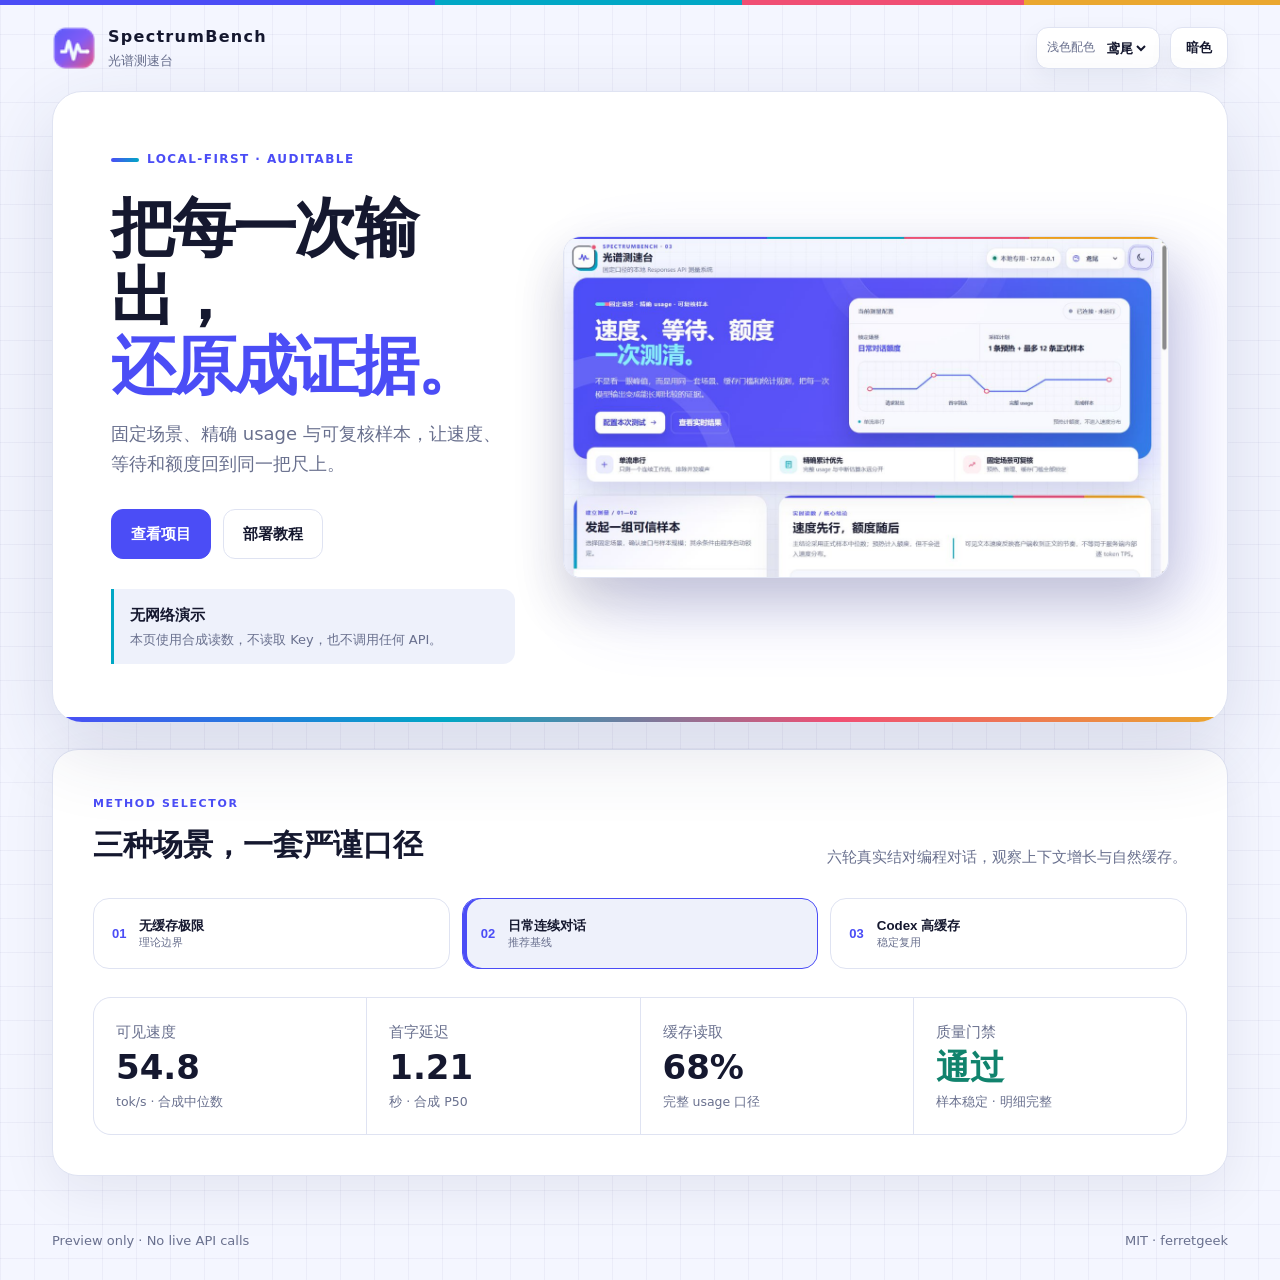
==== demo/index.html @ 87ebb6d3 "feat: publish SpectrumBench 1.0.0" ====
<!doctype html>
<html lang="zh-CN" data-color="light" data-palette="iris">
<head>
  <meta charset="utf-8">
  <meta name="viewport" content="width=device-width,initial-scale=1">
  <meta name="theme-color" content="#f4f6ff">
  <meta name="description" content="SpectrumBench · 光谱测速台无网络交互预览">
  <link rel="icon" href="assets/favicon.svg" type="image/svg+xml">
  <link rel="icon" href="assets/favicon-32.png" type="image/png" sizes="32x32">
  <link rel="shortcut icon" href="assets/favicon.ico">
  <link rel="stylesheet" href="styles.css">
  <title>SpectrumBench · 光谱测速台</title>
</head>
<body>
  <header class="topbar">
    <a class="brand" href="https://github.com/ferretgeek/SpectrumBench" aria-label="SpectrumBench GitHub repository">
      <img src="assets/favicon-32.png" alt="">
      <span><b>SpectrumBench</b><small>光谱测速台</small></span>
    </a>
    <div class="themes">
      <label><span>浅色配色</span><select id="palette"><option value="iris">鸢尾</option><option value="jade">青玉</option><option value="sunrise">晨曦</option></select></label>
      <button id="theme" type="button" aria-label="切换为暗色模式">暗色</button>
    </div>
  </header>

  <main>
    <section class="hero">
      <div class="copy">
        <div class="eyebrow"><i></i> LOCAL-FIRST · AUDITABLE</div>
        <h1>把每一次输出，<br><em>还原成证据。</em></h1>
        <p>固定场景、精确 usage 与可复核样本，让速度、等待和额度回到同一把尺上。</p>
        <div class="actions"><a class="primary" href="https://github.com/ferretgeek/SpectrumBench">查看项目</a><a href="https://github.com/ferretgeek/SpectrumBench#简体中文">部署教程</a></div>
        <div class="notice"><strong>无网络演示</strong><span>本页使用合成读数，不读取 Key，也不调用任何 API。</span></div>
      </div>
      <div class="preview"><img src="assets/dashboard.png" alt="SpectrumBench 实际界面预览"></div>
    </section>

    <section class="lab" aria-labelledby="labTitle">
      <div class="section-head"><div><span>METHOD SELECTOR</span><h2 id="labTitle">三种场景，一套严谨口径</h2></div><p id="methodText">六轮真实结对编程对话，观察上下文增长与自然缓存。</p></div>
      <div class="modes" role="group" aria-label="选择演示场景">
        <button type="button" data-mode="uncached"><b>01</b><span>无缓存极限<small>理论边界</small></span></button>
        <button class="active" type="button" data-mode="daily"><b>02</b><span>日常连续对话<small>推荐基线</small></span></button>
        <button type="button" data-mode="codex"><b>03</b><span>Codex 高缓存<small>稳定复用</small></span></button>
      </div>
      <div class="metrics" aria-live="polite">
        <article><span>可见速度</span><strong id="speed">54.8</strong><small>tok/s · 合成中位数</small></article>
        <article><span>首字延迟</span><strong id="ttft">1.21</strong><small>秒 · 合成 P50</small></article>
        <article><span>缓存读取</span><strong id="cache">68%</strong><small>完整 usage 口径</small></article>
        <article><span>质量门禁</span><strong class="quality">通过</strong><small>样本稳定 · 明细完整</small></article>
      </div>
    </section>
  </main>

  <footer><span>Preview only · No live API calls</span><a href="https://github.com/ferretgeek/SpectrumBench">MIT · ferretgeek</a></footer>
  <script src="app.js"></script>
</body>
</html>
---- demo/styles.css ----
:root{color-scheme:light;--bg:#f4f6ff;--grid:rgba(70,77,143,.055);--card:#fff;--soft:#eef1fb;--ink:#15182f;--muted:#69708e;--line:#dfe3f2;--primary:#4b4df6;--accent:#00a7c5;--coral:#f04f74;--shadow:0 26px 80px rgba(43,48,103,.14)}
[data-color=light][data-palette=jade]{--bg:#f1f7f4;--grid:rgba(35,105,83,.055);--soft:#e5f1eb;--ink:#122821;--muted:#607d74;--line:#d5e5df;--primary:#147d67;--accent:#168aa0}
[data-color=light][data-palette=sunrise]{--bg:#fff8f1;--grid:rgba(164,83,52,.05);--soft:#f8eadf;--ink:#30201a;--muted:#816b61;--line:#eadbd1;--primary:#c84f45;--accent:#178fa2}
[data-color=dark]{color-scheme:dark;--bg:#17191d;--grid:rgba(255,255,255,.035);--card:#202329;--soft:#292d34;--ink:#f5f4f1;--muted:#aaa9a5;--line:#383c43;--primary:#8b8cff;--accent:#54cadb;--coral:#f27b91;--shadow:0 26px 80px rgba(0,0,0,.32)}
*{box-sizing:border-box}html{min-width:320px}body{margin:0;min-height:100vh;color:var(--ink);background-color:var(--bg);background-image:linear-gradient(var(--grid) 1px,transparent 1px),linear-gradient(90deg,var(--grid) 1px,transparent 1px);background-size:34px 34px;font:15px/1.65 "Segoe UI Variable Text","Microsoft YaHei UI",system-ui,sans-serif;transition:background .2s,color .2s}body:before{content:"";display:block;height:5px;background:linear-gradient(90deg,var(--primary) 0 34%,var(--accent) 34% 58%,var(--coral) 58% 80%,#eaa72f 80%)}a{color:inherit;text-decoration:none}.topbar{max-width:1220px;margin:auto;min-height:86px;display:flex;align-items:center;justify-content:space-between;padding:16px 22px}.brand{display:flex;align-items:center;gap:12px}.brand img{width:44px;height:44px}.brand span{display:grid}.brand b{font-size:16px;letter-spacing:.08em}.brand small{color:var(--muted)}.themes{display:flex;gap:10px}.themes label,.themes button{min-height:42px;border:1px solid var(--line);border-radius:12px;background:var(--card);color:var(--ink);box-shadow:0 8px 24px rgba(25,29,70,.06)}.themes label{display:flex;align-items:center;gap:8px;padding:0 10px}.themes label span{font-size:12px;color:var(--muted)}.themes select{border:0;background:transparent;color:var(--ink);font-weight:700}.themes button{padding:0 15px;font-weight:700;cursor:pointer}main{max-width:1220px;margin:auto;padding:0 22px 54px}.hero{position:relative;display:grid;grid-template-columns:.8fr 1.2fr;align-items:center;gap:48px;min-height:520px;padding:58px;border-radius:30px;background:var(--card);border:1px solid var(--line);box-shadow:var(--shadow);overflow:hidden}.hero:after{content:"";position:absolute;left:0;bottom:0;width:100%;height:5px;background:linear-gradient(90deg,var(--primary),var(--accent),var(--coral),#eaa72f)}.copy{position:relative;z-index:1}.eyebrow{display:flex;align-items:center;gap:8px;color:var(--primary);font-size:12px;font-weight:800;letter-spacing:.12em}.eyebrow i{width:28px;height:4px;border-radius:4px;background:linear-gradient(90deg,var(--primary),var(--accent))}.copy h1{margin:24px 0 18px;font-size:clamp(42px,5vw,68px);line-height:1.08;letter-spacing:-.045em}.copy h1 em{color:var(--primary);font-style:normal}.copy>p{max-width:520px;color:var(--muted);font-size:18px}.actions{display:flex;gap:12px;margin:30px 0}.actions a{padding:12px 19px;border:1px solid var(--line);border-radius:12px;background:var(--card);font-weight:800}.actions .primary{border-color:var(--primary);background:var(--primary);color:#fff}.notice{display:grid;gap:1px;padding:14px 16px;border-left:3px solid var(--accent);background:var(--soft);border-radius:0 12px 12px 0}.notice span{color:var(--muted);font-size:13px}.preview{position:relative}.preview:before{content:"";position:absolute;inset:8% -5% -8% 5%;background:var(--primary);opacity:.16;filter:blur(40px)}.preview img{position:relative;display:block;width:100%;border-radius:18px;border:1px solid var(--line);box-shadow:0 24px 50px rgba(21,24,47,.18)}.lab{margin-top:26px;padding:40px;border:1px solid var(--line);border-radius:26px;background:var(--card);box-shadow:0 15px 55px rgba(25,29,70,.08)}.section-head{display:flex;align-items:end;justify-content:space-between;gap:32px}.section-head span{font-size:11px;font-weight:800;letter-spacing:.15em;color:var(--primary)}.section-head h2{margin:5px 0 0;font-size:30px}.section-head p{max-width:520px;margin:0;color:var(--muted)}.modes{display:grid;grid-template-columns:repeat(3,1fr);gap:12px;margin:28px 0}.modes button{display:flex;align-items:center;gap:13px;text-align:left;padding:18px;border:1px solid var(--line);border-radius:16px;background:var(--card);color:var(--ink);cursor:pointer}.modes button>b{color:var(--primary);font-size:13px}.modes button>span{display:grid;font-weight:800}.modes small{color:var(--muted);font-weight:500}.modes button.active{border-color:var(--primary);background:var(--soft);box-shadow:inset 4px 0 var(--primary)}.metrics{display:grid;grid-template-columns:repeat(4,1fr);gap:1px;border:1px solid var(--line);border-radius:18px;overflow:hidden;background:var(--line)}.metrics article{display:grid;gap:5px;padding:22px;background:var(--card)}.metrics span,.metrics small{color:var(--muted)}.metrics strong{font-size:34px;line-height:1.1}.metrics .quality{color:#11836d}footer{max-width:1220px;margin:auto;padding:0 22px 28px;display:flex;justify-content:space-between;color:var(--muted);font-size:13px}
@media(max-width:900px){.hero{grid-template-columns:1fr;padding:34px}.preview{order:-1}.section-head{display:block}.section-head p{margin-top:10px}.metrics{grid-template-columns:1fr 1fr}.modes{grid-template-columns:1fr}}
@media(max-width:580px){.topbar{align-items:flex-start}.brand small,.themes label span{display:none}.themes{gap:6px}.themes label,.themes button{min-height:38px}.hero{padding:26px 20px}.copy h1{font-size:40px}.lab{padding:26px 20px}.metrics{grid-template-columns:1fr}.actions{align-items:stretch}.actions a{flex:1;text-align:center}footer{display:grid;gap:4px}}
@media(prefers-reduced-motion:reduce){*{scroll-behavior:auto!important;transition:none!important}}
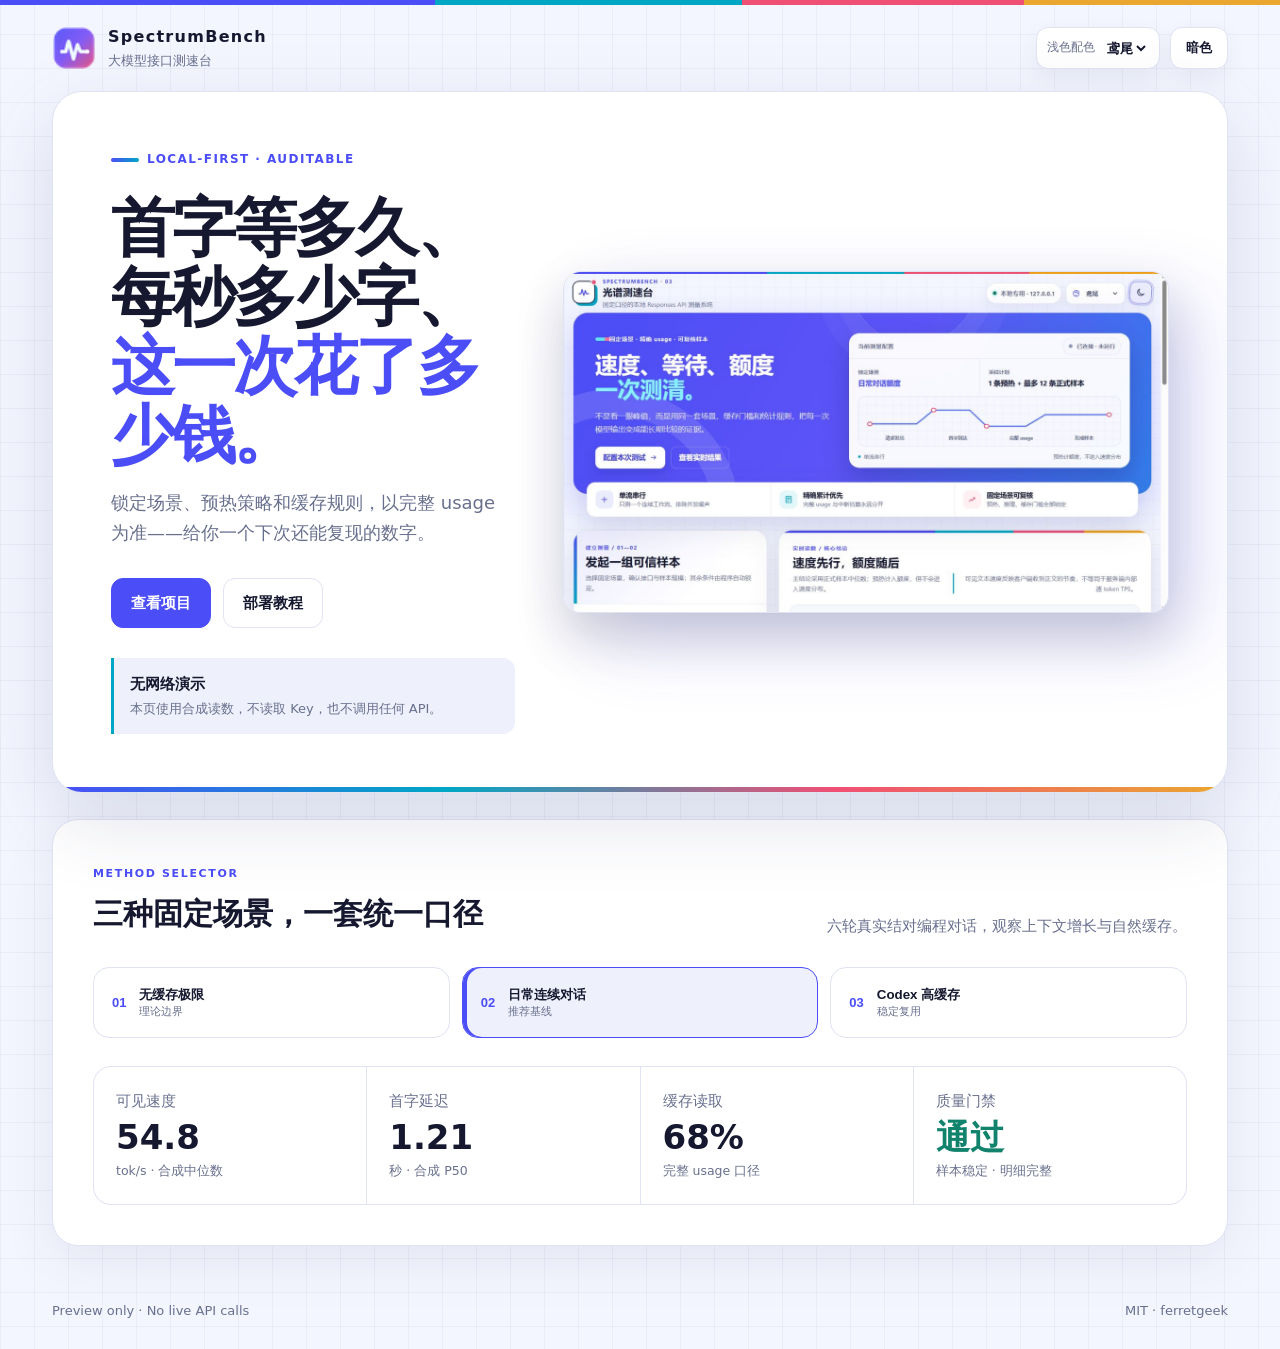
==== commit c663587b: "docs: 重写全部面向读者的文案（主页、README、文档措辞与命名）" ====
--- a/demo/index.html
+++ b/demo/index.html
@@ -4,18 +4,18 @@
   <meta charset="utf-8">
   <meta name="viewport" content="width=device-width,initial-scale=1">
   <meta name="theme-color" content="#f4f6ff">
-  <meta name="description" content="SpectrumBench · 光谱测速台无网络交互预览">
+  <meta name="description" content="大模型接口测速台 · 无网络交互预览">
   <link rel="icon" href="assets/favicon.svg" type="image/svg+xml">
   <link rel="icon" href="assets/favicon-32.png" type="image/png" sizes="32x32">
   <link rel="shortcut icon" href="assets/favicon.ico">
   <link rel="stylesheet" href="styles.css">
-  <title>SpectrumBench · 光谱测速台</title>
+  <title>大模型接口测速台 · 演示</title>
 </head>
 <body>
   <header class="topbar">
-    <a class="brand" href="https://github.com/ferretgeek/SpectrumBench" aria-label="SpectrumBench GitHub repository">
+    <a class="brand" href="https://github.com/ferretgeek/llm-api-benchmark" aria-label="SpectrumBench GitHub repository">
       <img src="assets/favicon-32.png" alt="">
-      <span><b>SpectrumBench</b><small>光谱测速台</small></span>
+      <span><b>SpectrumBench</b><small>大模型接口测速台</small></span>
     </a>
     <div class="themes">
       <label><span>浅色配色</span><select id="palette"><option value="iris">鸢尾</option><option value="jade">青玉</option><option value="sunrise">晨曦</option></select></label>
@@ -27,16 +27,16 @@
     <section class="hero">
       <div class="copy">
         <div class="eyebrow"><i></i> LOCAL-FIRST · AUDITABLE</div>
-        <h1>把每一次输出，<br><em>还原成证据。</em></h1>
-        <p>固定场景、精确 usage 与可复核样本，让速度、等待和额度回到同一把尺上。</p>
-        <div class="actions"><a class="primary" href="https://github.com/ferretgeek/SpectrumBench">查看项目</a><a href="https://github.com/ferretgeek/SpectrumBench#简体中文">部署教程</a></div>
+        <h1>首字等多久、每秒多少字、<br><em>这一次花了多少钱。</em></h1>
+        <p>锁定场景、预热策略和缓存规则，以完整 usage 为准——给你一个下次还能复现的数字。</p>
+        <div class="actions"><a class="primary" href="https://github.com/ferretgeek/llm-api-benchmark">查看项目</a><a href="https://github.com/ferretgeek/llm-api-benchmark/blob/main/docs/%E9%83%A8%E7%BD%B2%E6%8C%87%E5%8D%97.md">部署教程</a></div>
         <div class="notice"><strong>无网络演示</strong><span>本页使用合成读数，不读取 Key，也不调用任何 API。</span></div>
       </div>
       <div class="preview"><img src="assets/dashboard.png" alt="SpectrumBench 实际界面预览"></div>
     </section>
 
     <section class="lab" aria-labelledby="labTitle">
-      <div class="section-head"><div><span>METHOD SELECTOR</span><h2 id="labTitle">三种场景，一套严谨口径</h2></div><p id="methodText">六轮真实结对编程对话，观察上下文增长与自然缓存。</p></div>
+      <div class="section-head"><div><span>METHOD SELECTOR</span><h2 id="labTitle">三种固定场景，一套统一口径</h2></div><p id="methodText">六轮真实结对编程对话，观察上下文增长与自然缓存。</p></div>
       <div class="modes" role="group" aria-label="选择演示场景">
         <button type="button" data-mode="uncached"><b>01</b><span>无缓存极限<small>理论边界</small></span></button>
         <button class="active" type="button" data-mode="daily"><b>02</b><span>日常连续对话<small>推荐基线</small></span></button>
@@ -51,7 +51,7 @@
     </section>
   </main>
 
-  <footer><span>Preview only · No live API calls</span><a href="https://github.com/ferretgeek/SpectrumBench">MIT · ferretgeek</a></footer>
+  <footer><span>Preview only · No live API calls</span><a href="https://github.com/ferretgeek/llm-api-benchmark">MIT · ferretgeek</a></footer>
   <script src="app.js"></script>
 </body>
 </html>
